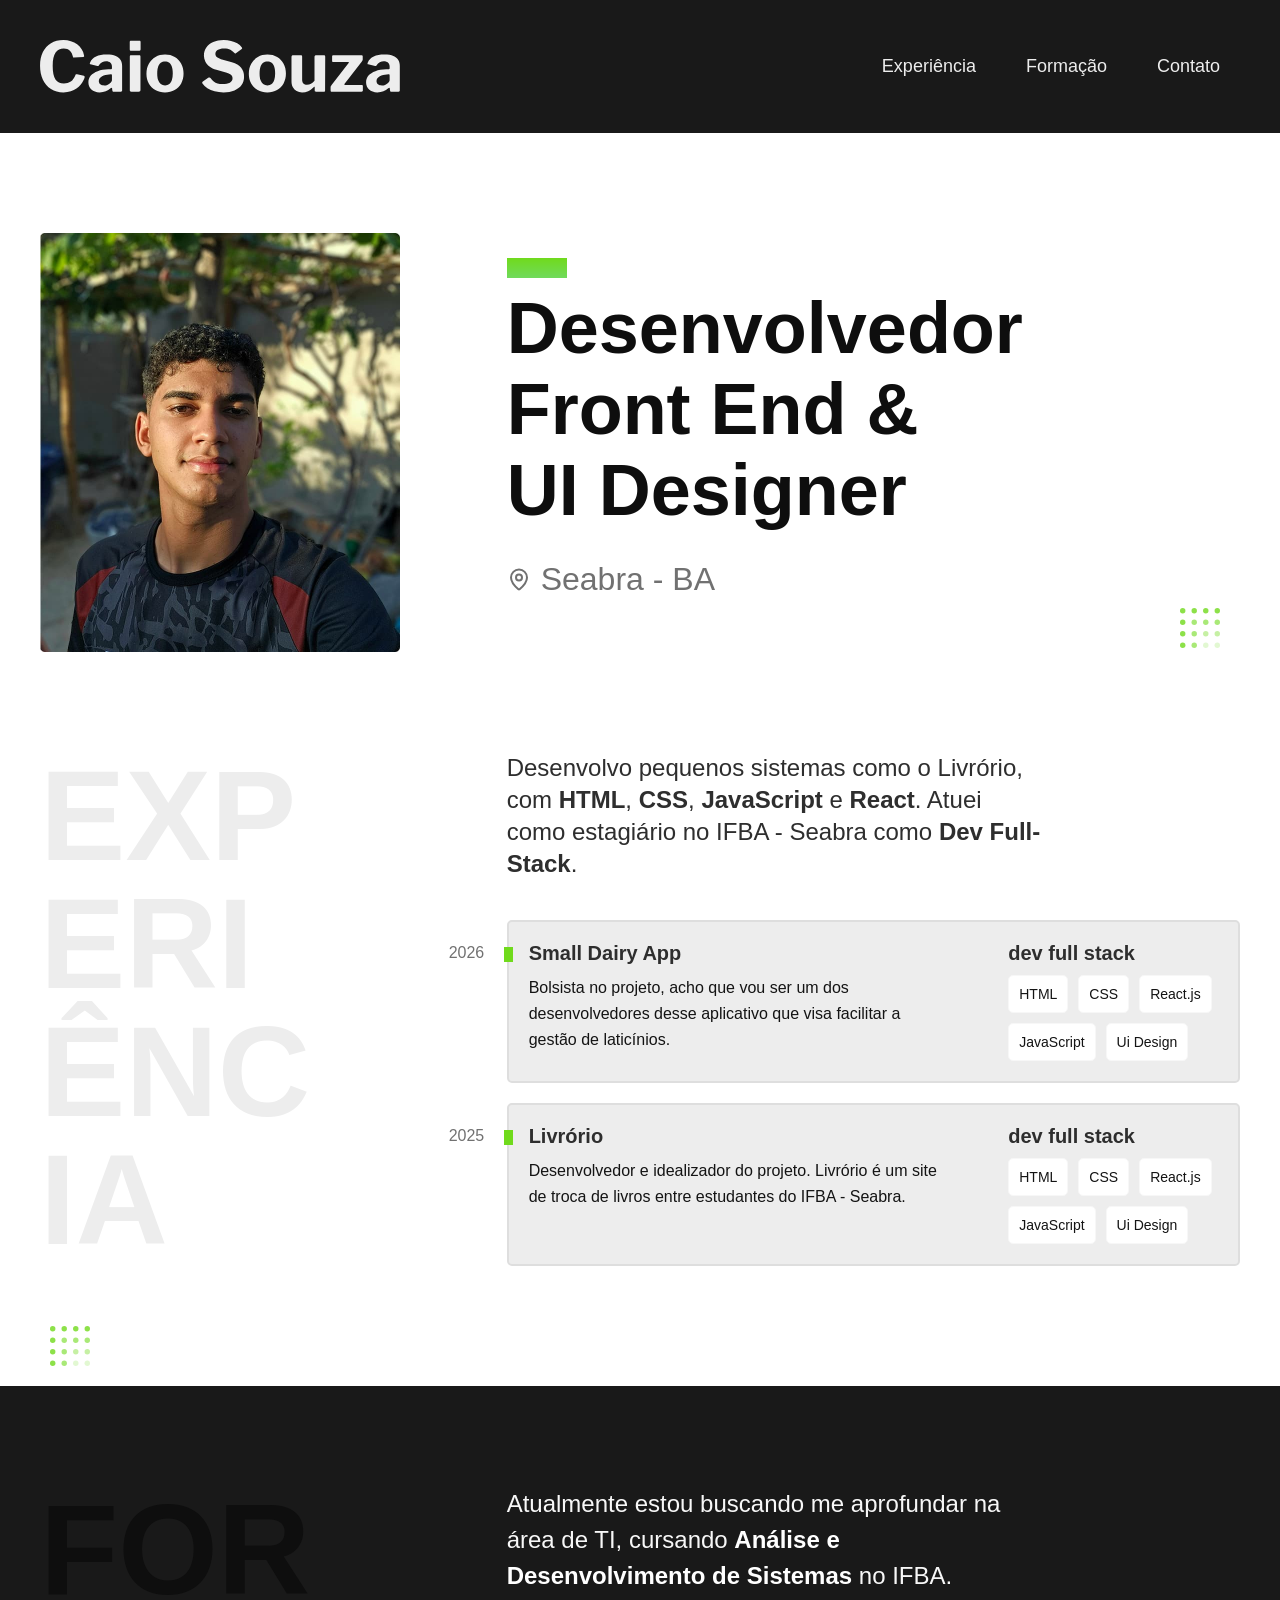
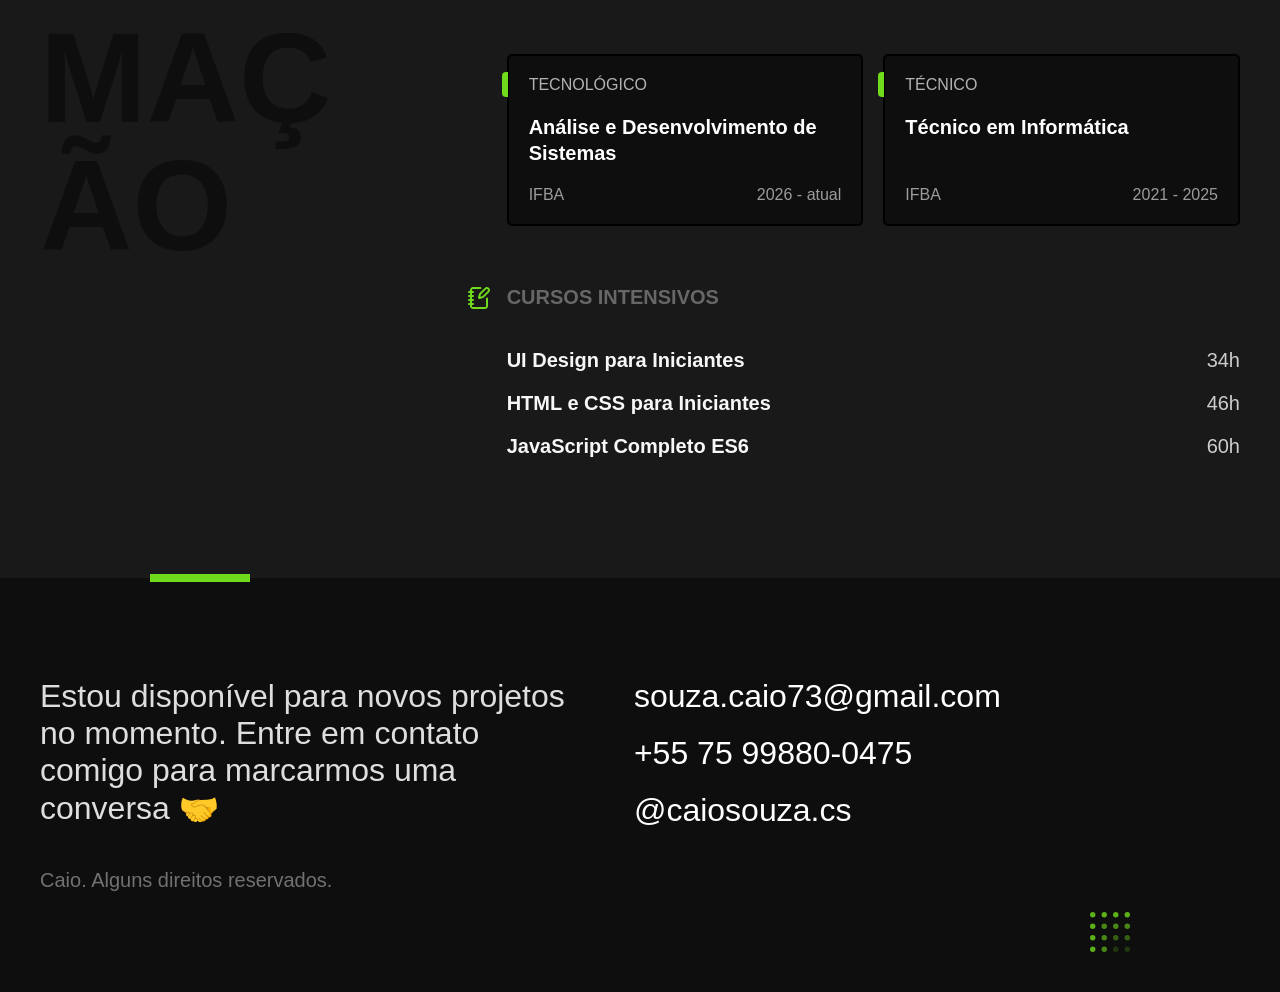
==== index.html @ f83bd3d3 "Commit inicial" ====
<!DOCTYPE html>
<html lang="en">

<head>
  <meta charset="UTF-8">
  <meta name="viewport" content="width=device-width, initial-scale=1.0">
  <meta name="description" content="Desenvolvedor Front End e UI Designer. Localizado em Seabra-BA">
  <title>Caio Souza - Desenvolvedor e Design</title>
  <link rel="stylesheet" href="./css/style.css">
</head>

<body>

  <header class="header">

    <div class="header-container">
      <img src="./img/Caio Souza.svg" alt="Caio Souza" width="360" height="419">
      <nav>
        <ul class="header-menu">
          <li><a href="#experiencia">Experiência</a></li>
          <li><a href="#formacao">Formação</a></li>
          <li><a href="#contato">Contato</a></li>
        </ul>
      </nav>
    </div>
  </header>

  <main class="introducao">
    <img src="./img/fotoPerfil.jpg" alt="foto Caio Souza" class="foto">
    <div>
      <h1>Desenvolvedor <br> Front End & <br>UI Designer </h1>
      <div class="localizacao">
        <img class="localizacao-icon" src="./img/Localização.svg" alt="icone-localizacao">
        <p>Seabra - BA</p>
      </div>
    </div>
  </main>

  <section aria-label="Experiência" id="experiencia" class="experiencia">
    <h2 class="subtitulo">Experiência</h2>
    <div>

      <p class="experiencia-texto">Desenvolvo pequenos sistemas como o Livrório, com
        <b>HTML</b>, <b>CSS</b>, <b>JavaScript</b> e <b>React</b>. Atuei como estagiário no
        IFBA - Seabra como <b>Dev Full-Stack</b>.
      </p>

      <div class="empresa">
        <span class="empresa-ano">2026</span>
        <div>
          <h3 class="empresa-titulo">Small Dairy App</h3>
          <p class="empresa-texto">Bolsista no projeto, acho que vou ser um dos desenvolvedores desse aplicativo que visa facilitar a gestão de laticínios.</p>
        </div>
        <div>
          <span class="empresa-titulo">dev full stack</span>
          <ul class="empresa-habilidades">
            <li>HTML</li>
            <li>CSS</li>
            <li>React.js</li>
            <li>JavaScript</li>
            <li>Ui Design</li>
          </ul>
        </div>
      </div>

      <div class="empresa">
        <span class="empresa-ano">2025</span>
        <div>
          <h3 class="empresa-titulo">Livrório</h3>
          <p class="empresa-texto">Desenvolvedor e idealizador do projeto. Livrório é um site de troca de livros entre estudantes do IFBA - Seabra.</p>
        </div>

        <div>
          <span class="empresa-titulo">dev full stack</span>
          <ul class="empresa-habilidades">
            <li>HTML</li>
            <li>CSS</li>
            <li>React.js</li>
            <li>JavaScript</li>
            <li>Ui Design</li>
          </ul>
        </div>
      </div>

    </div>
  </section>

  <section aria-label="Formação" id="formacao" class="formacao-container">

    <div class="formacao">
      <h3 class="subtitulo">formação</h3>
      <div class="formacao-conteudo">
        <p class="formacao-texto">Atualmente estou buscando me aprofundar na área de TI, cursando <strong>Análise e Desenvolvimento de Sistemas </strong> no IFBA.</p>

        <div class="curso">

          <!-- Aqui eu vou colocar os cards com os cursos que fiz -->

          <div class="curso-card">
            <span class="curso-subtitulo">Tecnológico</span>
            <h3 class="curso-titulo">Análise e Desenvolvimento de Sistemas</h3>
            <div class="curso-fim">
              <p class="curso-instituicao">ifba</p>
              <p class="curso-ano">2026 - atual</p>
            </div>
          </div>

          <div class="curso-card">
            <span class="curso-subtitulo">Técnico</span>
            <h3 class="curso-titulo">Técnico em Informática</h3>
            <div class="curso-fim">
              <p class="curso-instituicao">ifba</p>
              <p class="curso-ano">2021 - 2025</p>
            </div>
          </div>

        </div>

        <div class="intensivo">
          <h3 class="intensivo-titulo">Cursos Intensivos</h3>
          <ul class="intensivo-grupo">
            <li class="intensivo-item">
              <p>UI Design para Iniciantes<span>34h</span></p>
            </li>
            <li class="intensivo-item">
              <p>HTML e CSS para Iniciantes<span>46h</span></p>
            </li>
            <li class="intensivo-item">
              <p>JavaScript Completo ES6<span>60h</span></p>
            </li>
          </ul>
        </div>

      </div>
    </div>
  </section>

  <footer class="contato-container" id="contato">
    <div class="contato">

      <div class="contato-conteudo">
        <p class="contato-texto">
          Estou disponível para novos projetos no momento. Entre em contato comigo para marcarmos uma conversa 🤝
        </p>


        <ul class="contato-lista">
          <li>souza.caio73@gmail.com</li>
          <li>+55 75 99880-0475</li>
          <li>@caiosouza.cs</li>
        </ul>

      </div>
      <p class="direitos">Caio. Alguns direitos reservados.</p>
    </div>

  </footer>


</body>

</html>
---- css/style.css ----
@import './global.css';
@import './header.css';
@import './introducao.css';
@import './experiencia.css';
@import './formacao.css';
@import url('/css/contato.css');
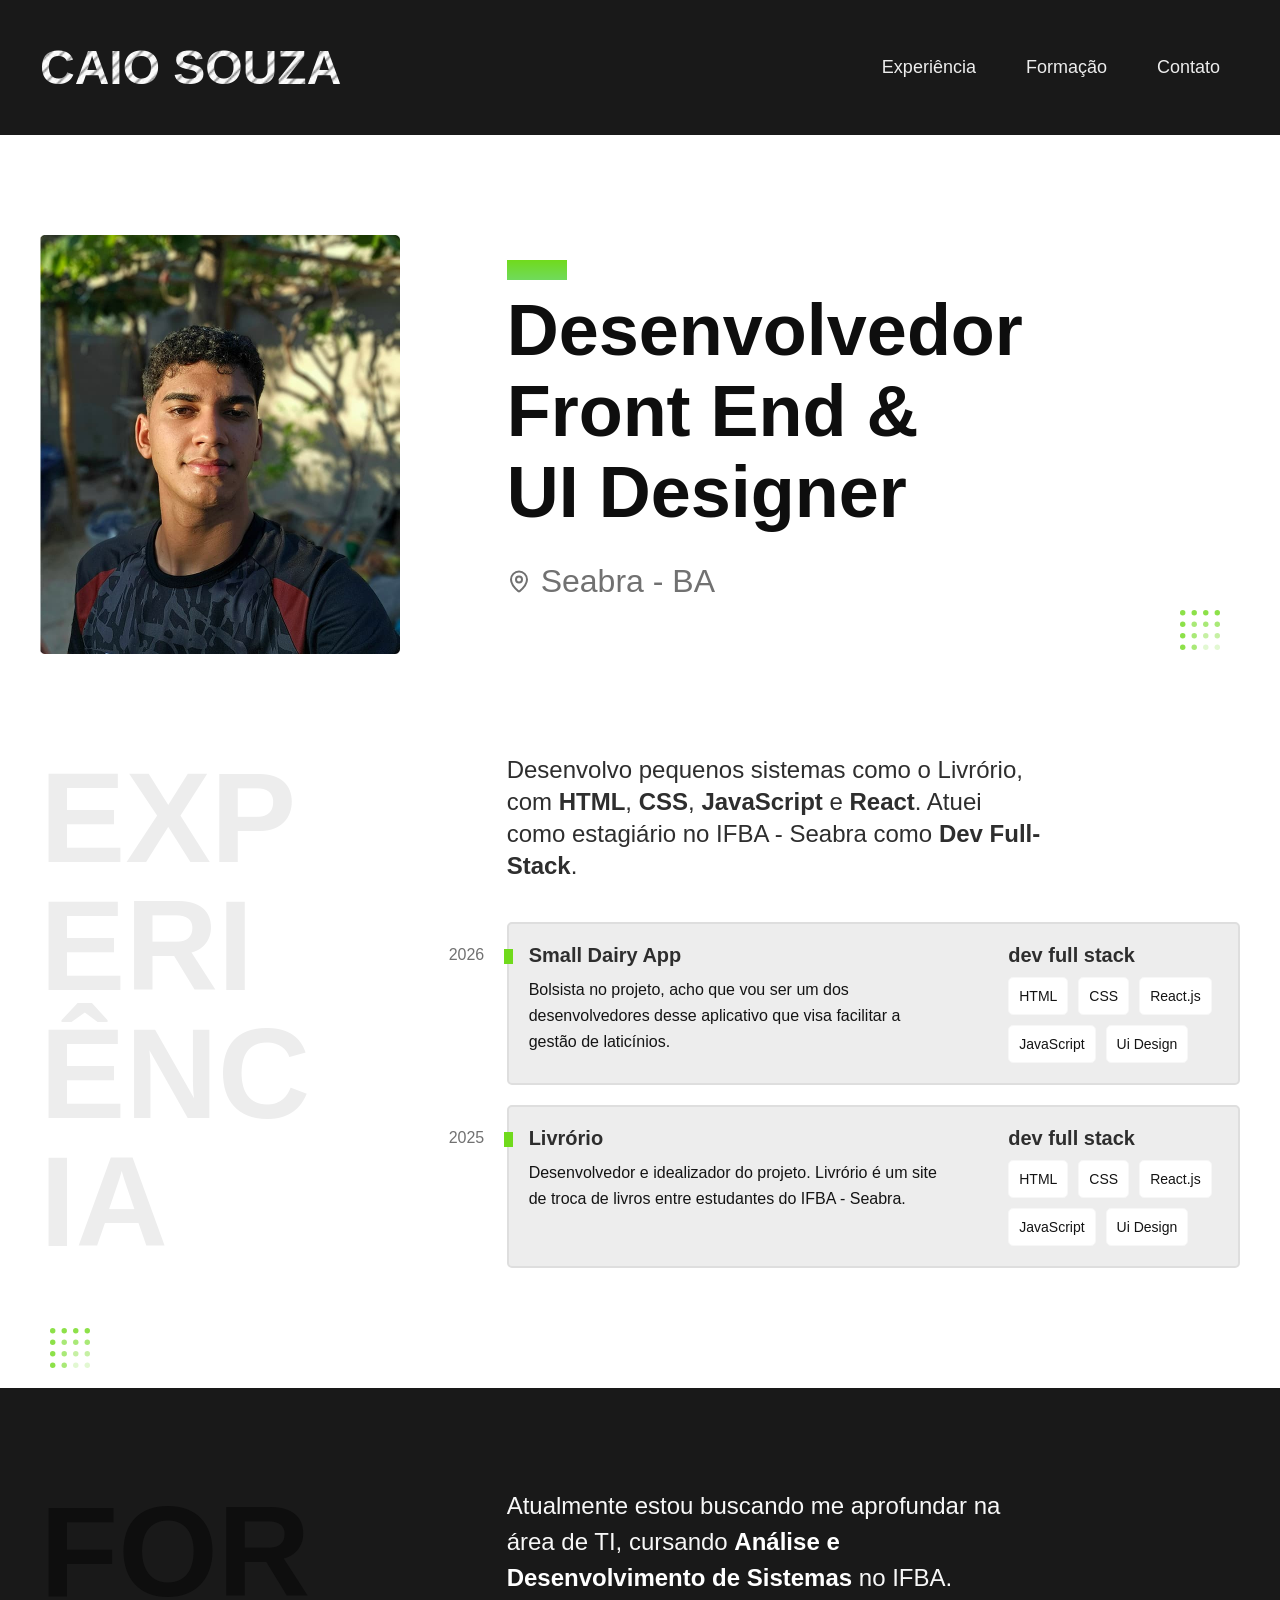
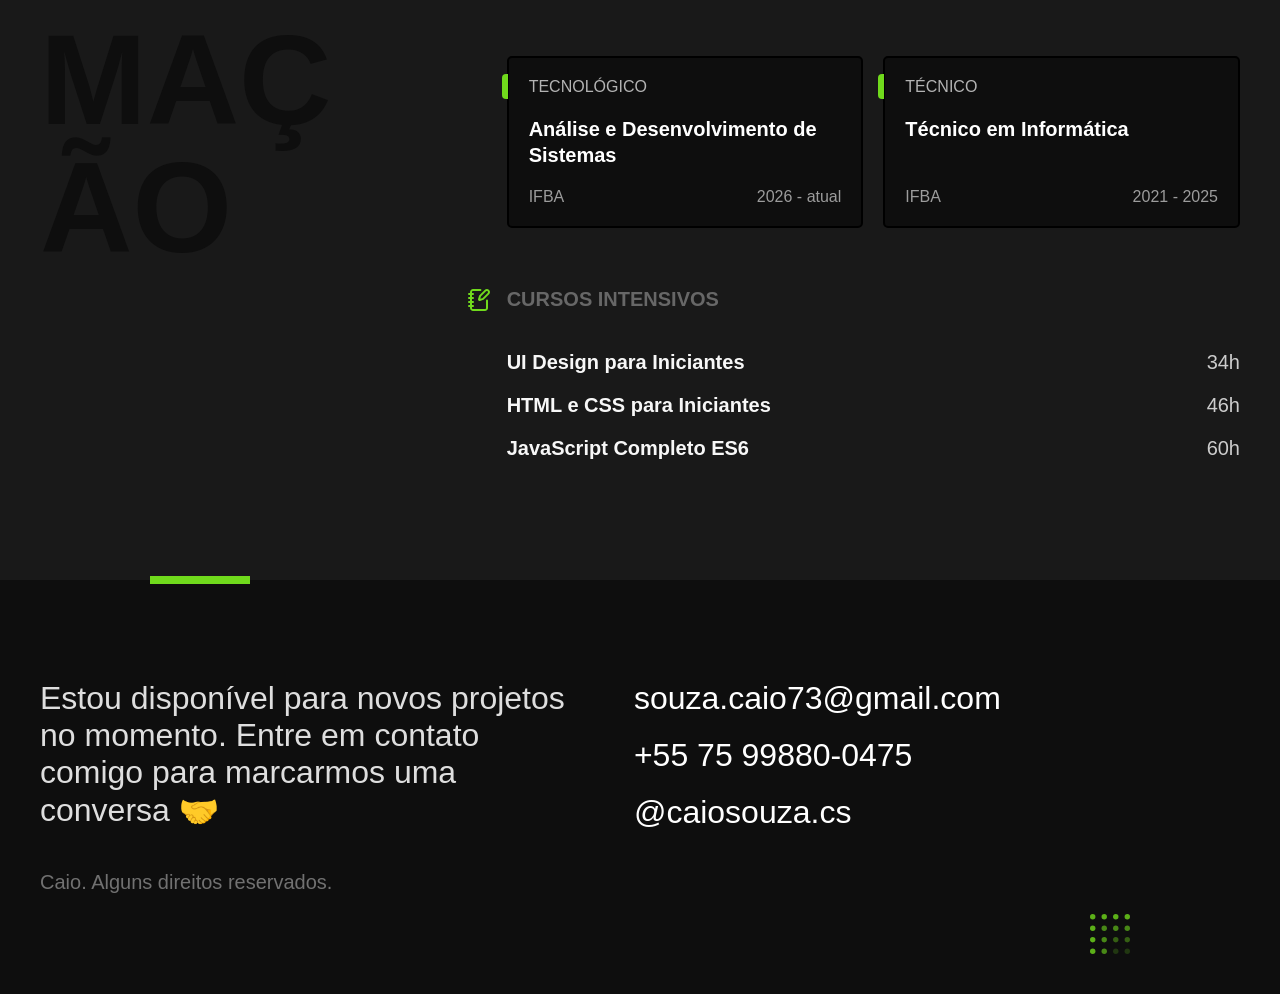
==== commit e5f05f71: "Alterei a logo para um texto com fundo em movimento" ====
--- a/index.html
+++ b/index.html
@@ -14,7 +14,8 @@
   <header class="header">
 
     <div class="header-container">
-      <img src="./img/Caio Souza.svg" alt="Caio Souza" width="360" height="419">
+      <!-- <img src="./img/Caio Souza.svg" alt="Caio Souza" width="360" height="419"> -->
+      <h1 class="logo">Caio Souza</h1>
       <nav>
         <ul class="header-menu">
           <li><a href="#experiencia">Experiência</a></li>
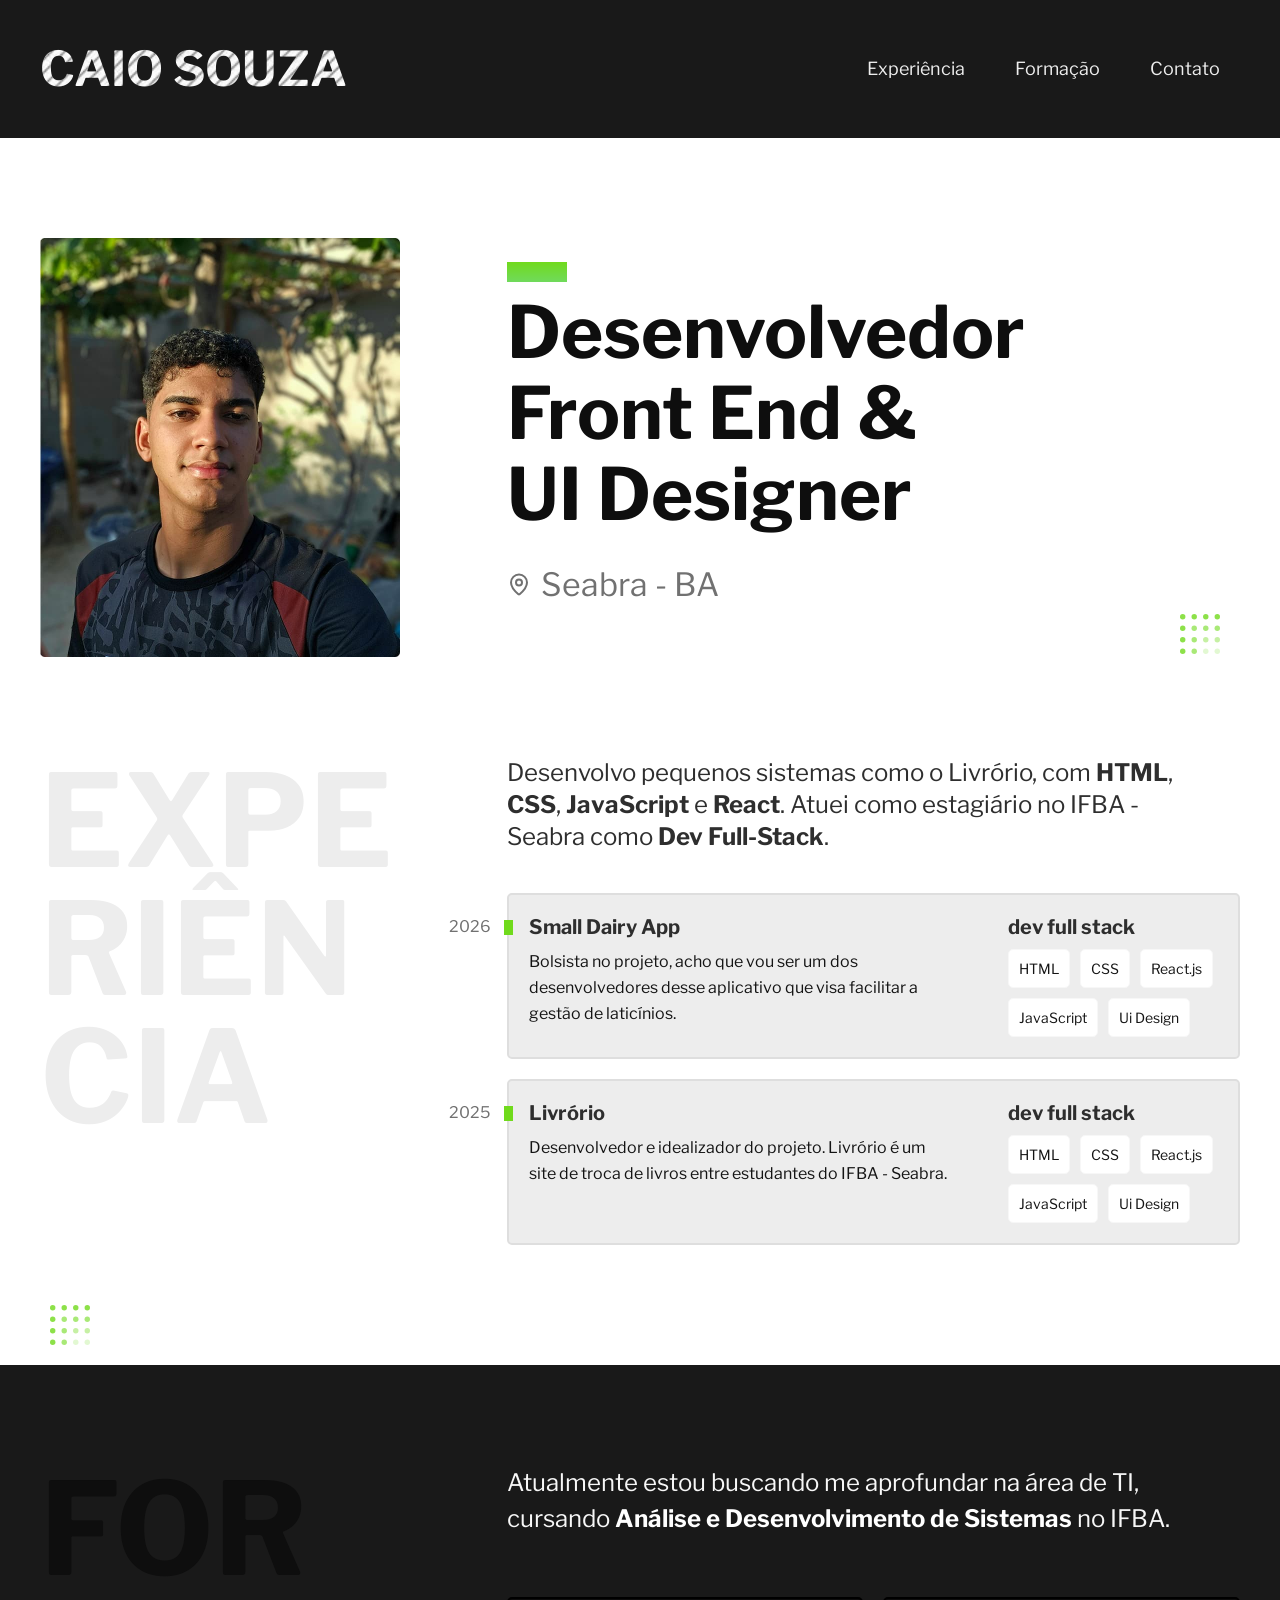
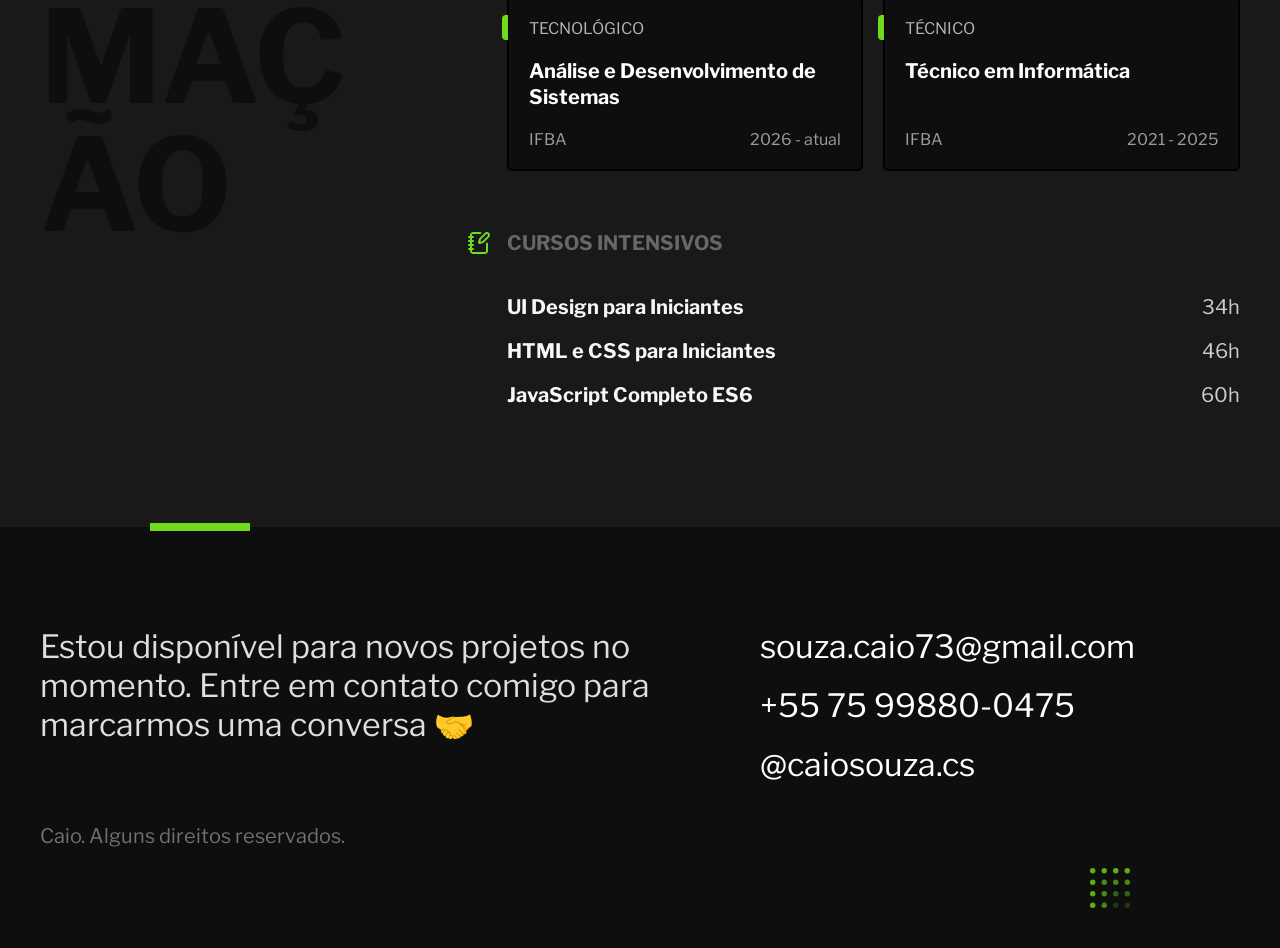
==== commit d3da101b: "Adicão do fivicon & importação de fontes" ====
--- a/index.html
+++ b/index.html
@@ -7,6 +7,11 @@
   <meta name="description" content="Desenvolvedor Front End e UI Designer. Localizado em Seabra-BA">
   <title>Caio Souza - Desenvolvedor e Design</title>
   <link rel="stylesheet" href="./css/style.css">
+  <link rel="shortcut icon" href="./fivicon.svg" type="image/x-icon">
+
+  <link rel="preconnect" href="https://fonts.googleapis.com">
+  <link rel="preconnect" href="https://fonts.gstatic.com" crossorigin>
+  <link href="https://fonts.googleapis.com/css2?family=IBM+Plex+Mono:wght@400;700&family=Libre+Franklin:ital,wght@0,100..900;1,100..900&family=Roboto:ital,wght@0,100..900;1,100..900&family=Space+Grotesk:wght@300..700&display=swap" rel="stylesheet">
 </head>
 
 <body>
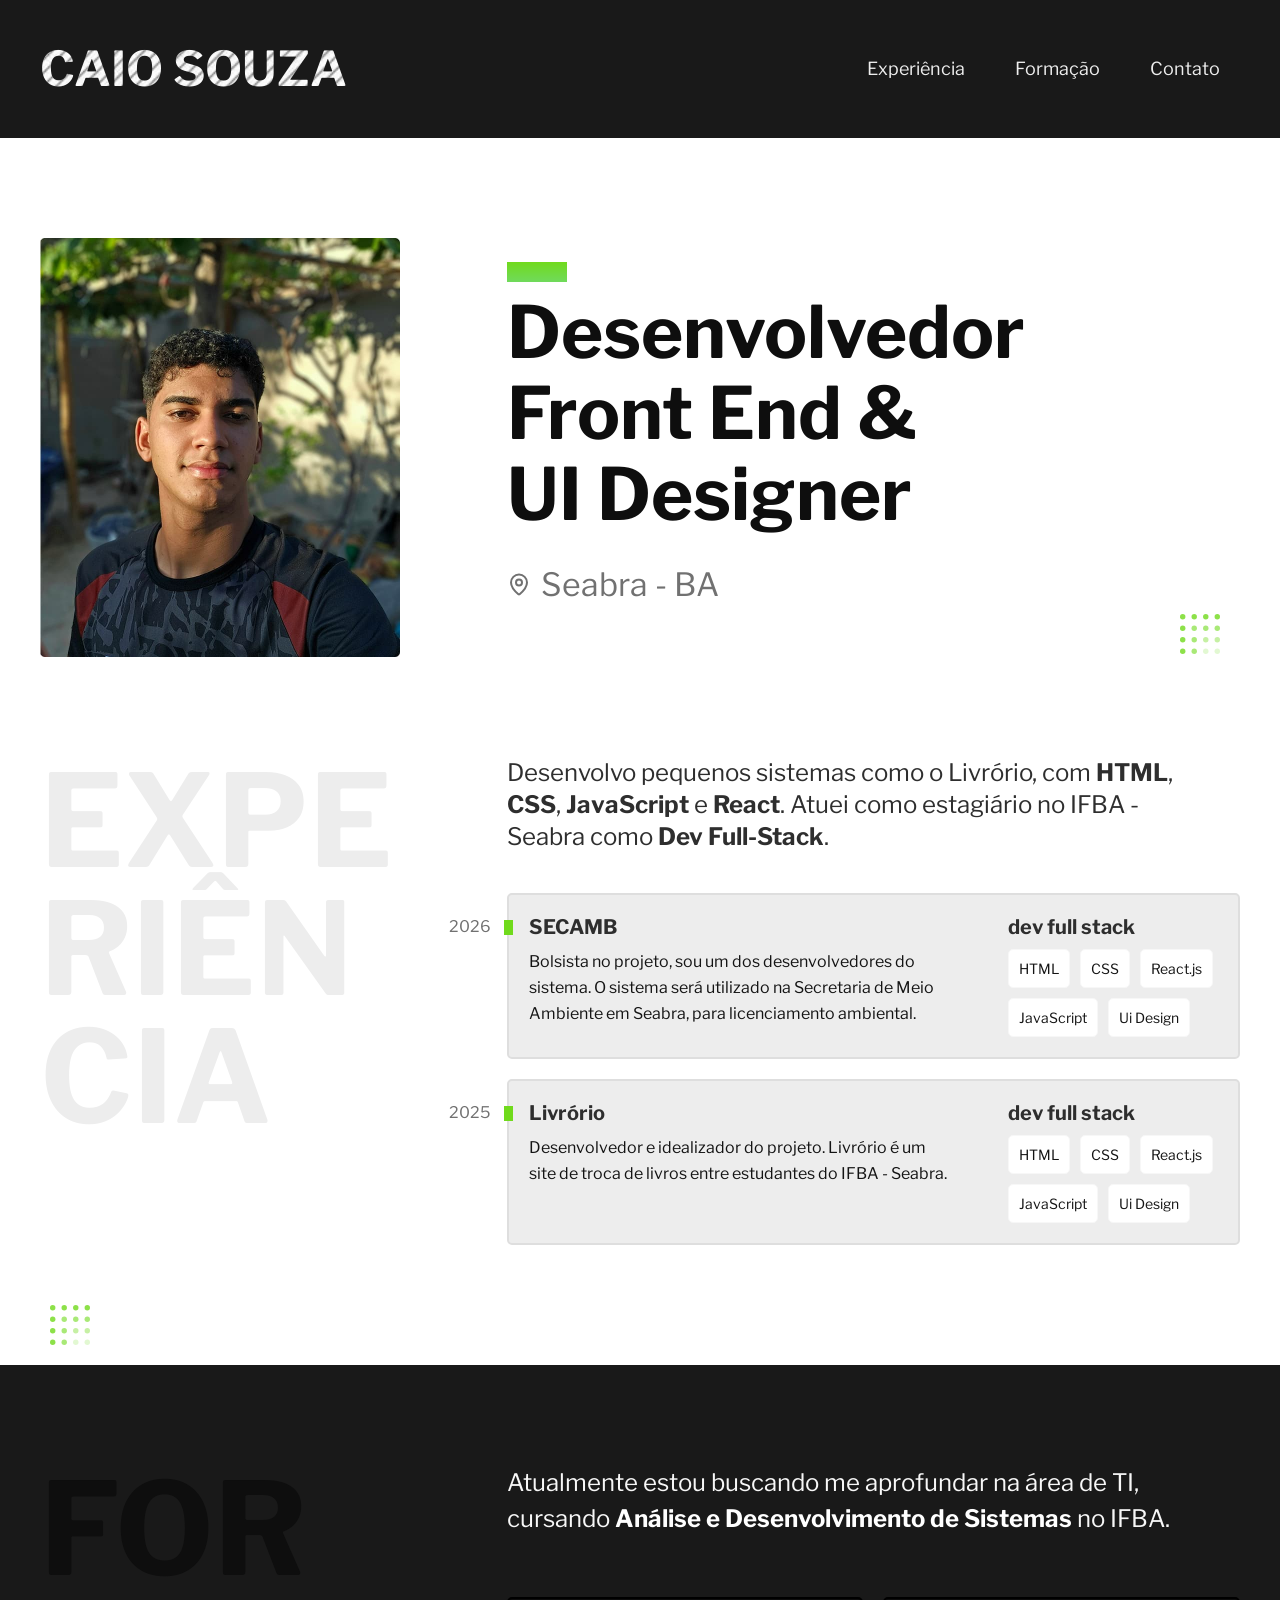
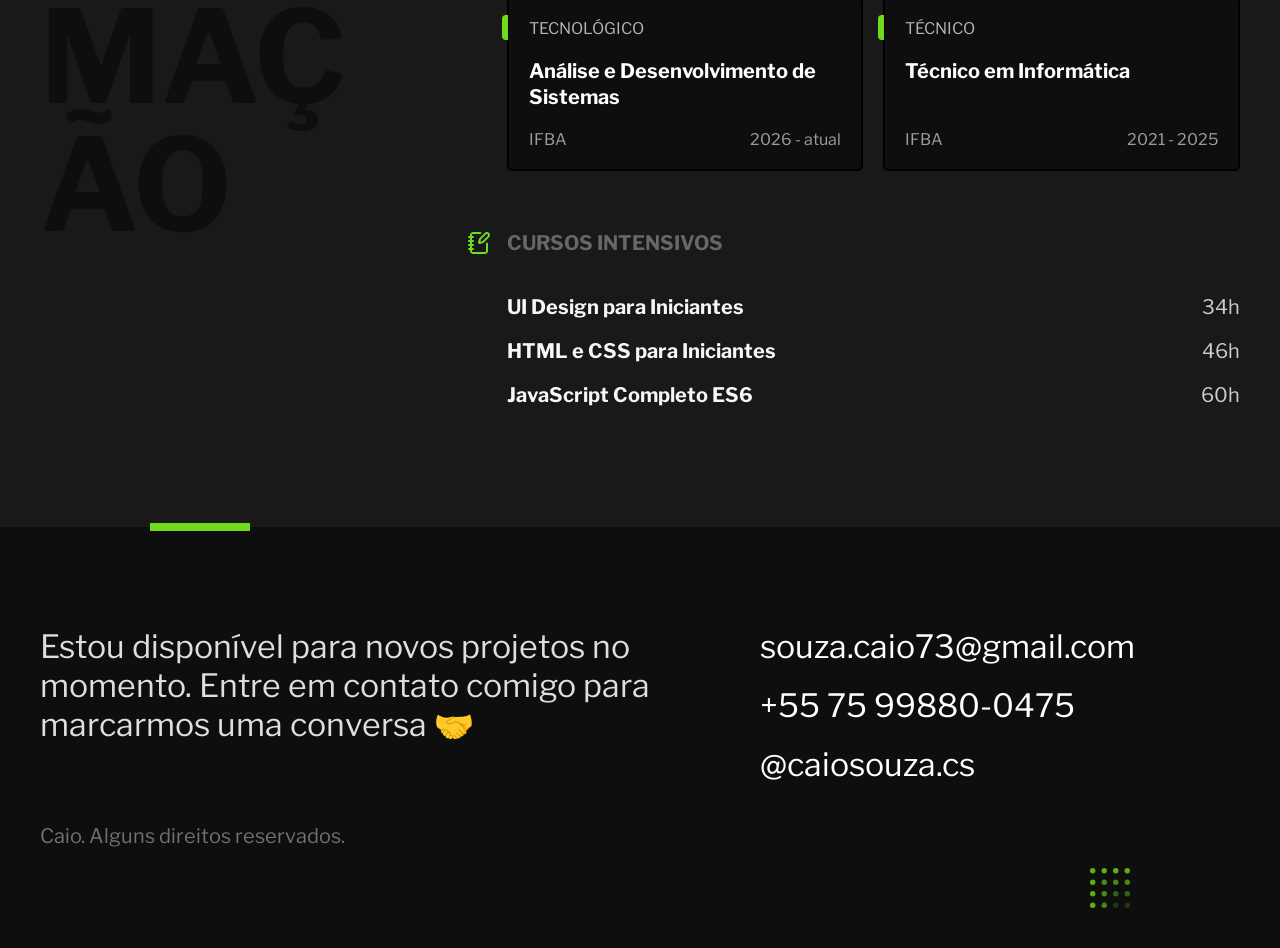
==== commit c16535de: "atlz exp" ====
--- a/index.html
+++ b/index.html
@@ -54,8 +54,8 @@
       <div class="empresa">
         <span class="empresa-ano">2026</span>
         <div>
-          <h3 class="empresa-titulo">Small Dairy App</h3>
-          <p class="empresa-texto">Bolsista no projeto, acho que vou ser um dos desenvolvedores desse aplicativo que visa facilitar a gestão de laticínios.</p>
+          <h3 class="empresa-titulo">SECAMB</h3>
+          <p class="empresa-texto">Bolsista no projeto, sou um dos desenvolvedores do sistema. O sistema será utilizado na Secretaria de Meio Ambiente em Seabra, para licenciamento ambiental.</p>
         </div>
         <div>
           <span class="empresa-titulo">dev full stack</span>
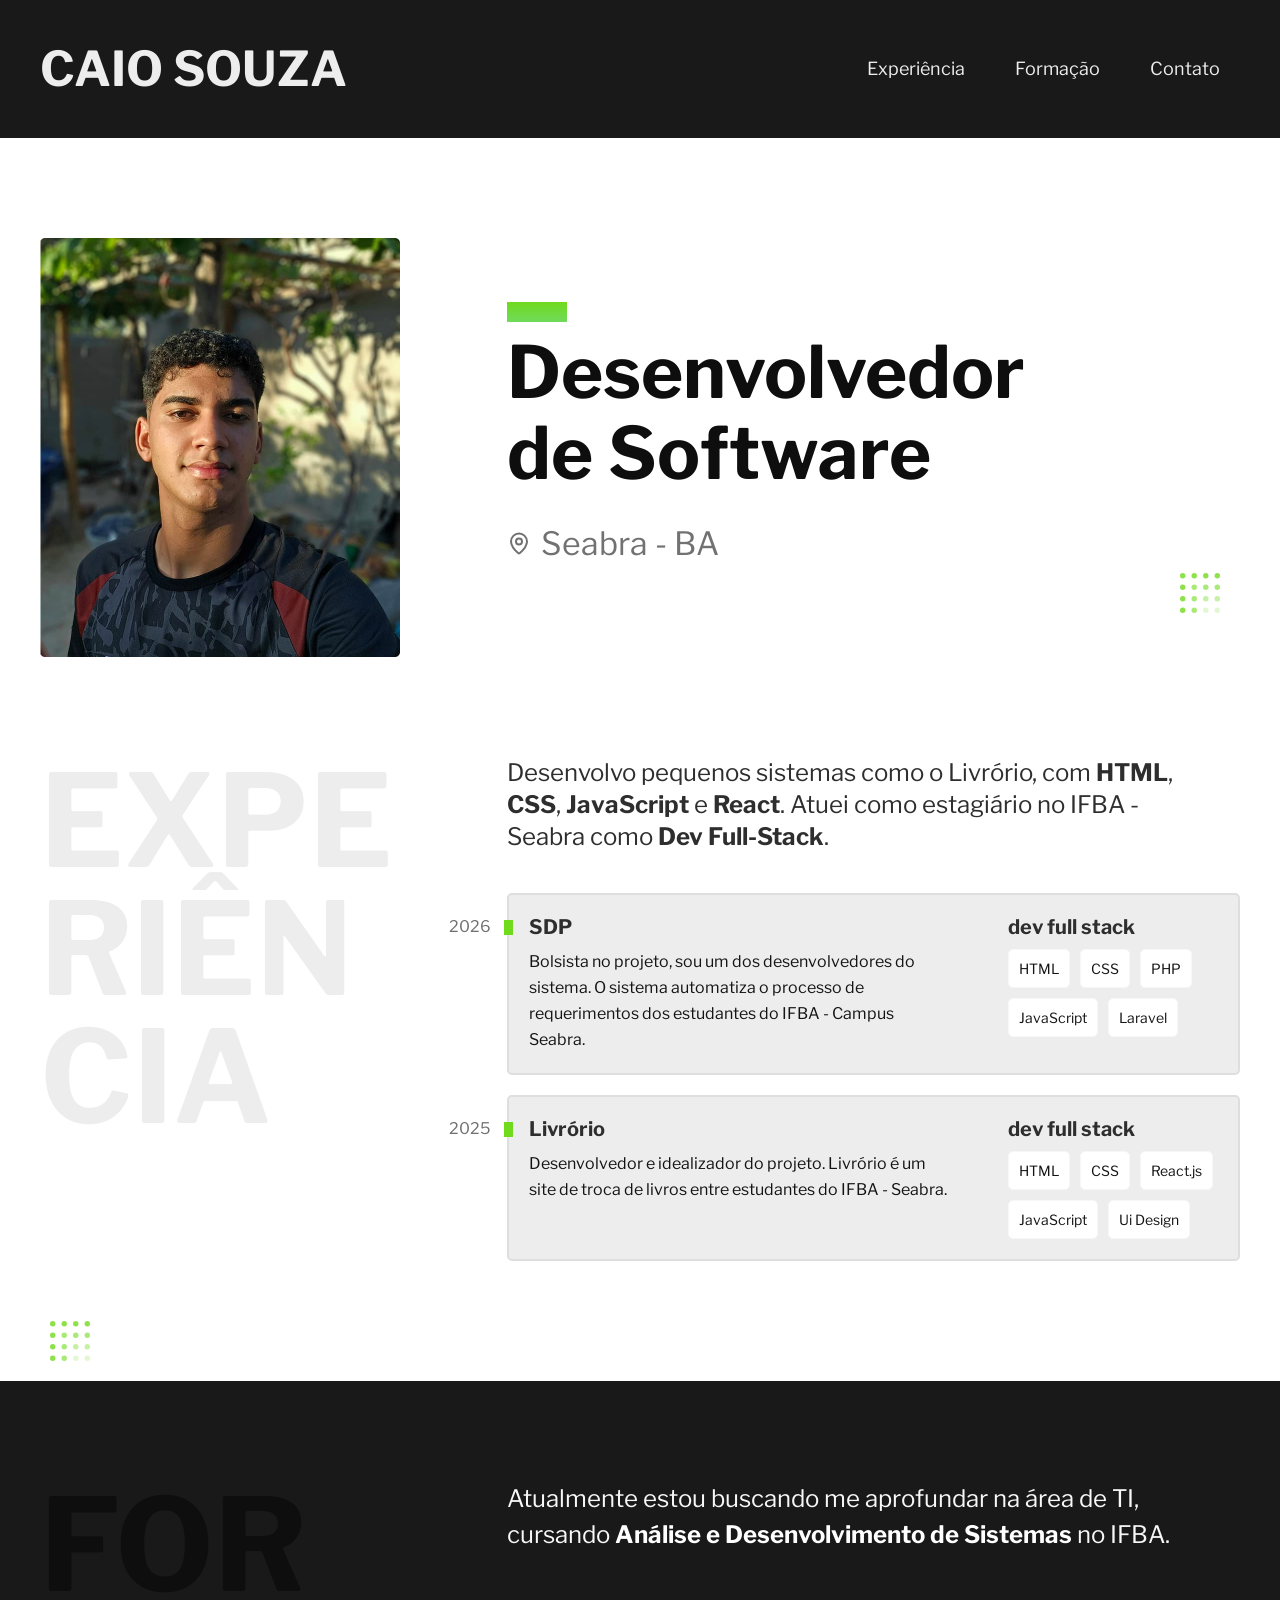
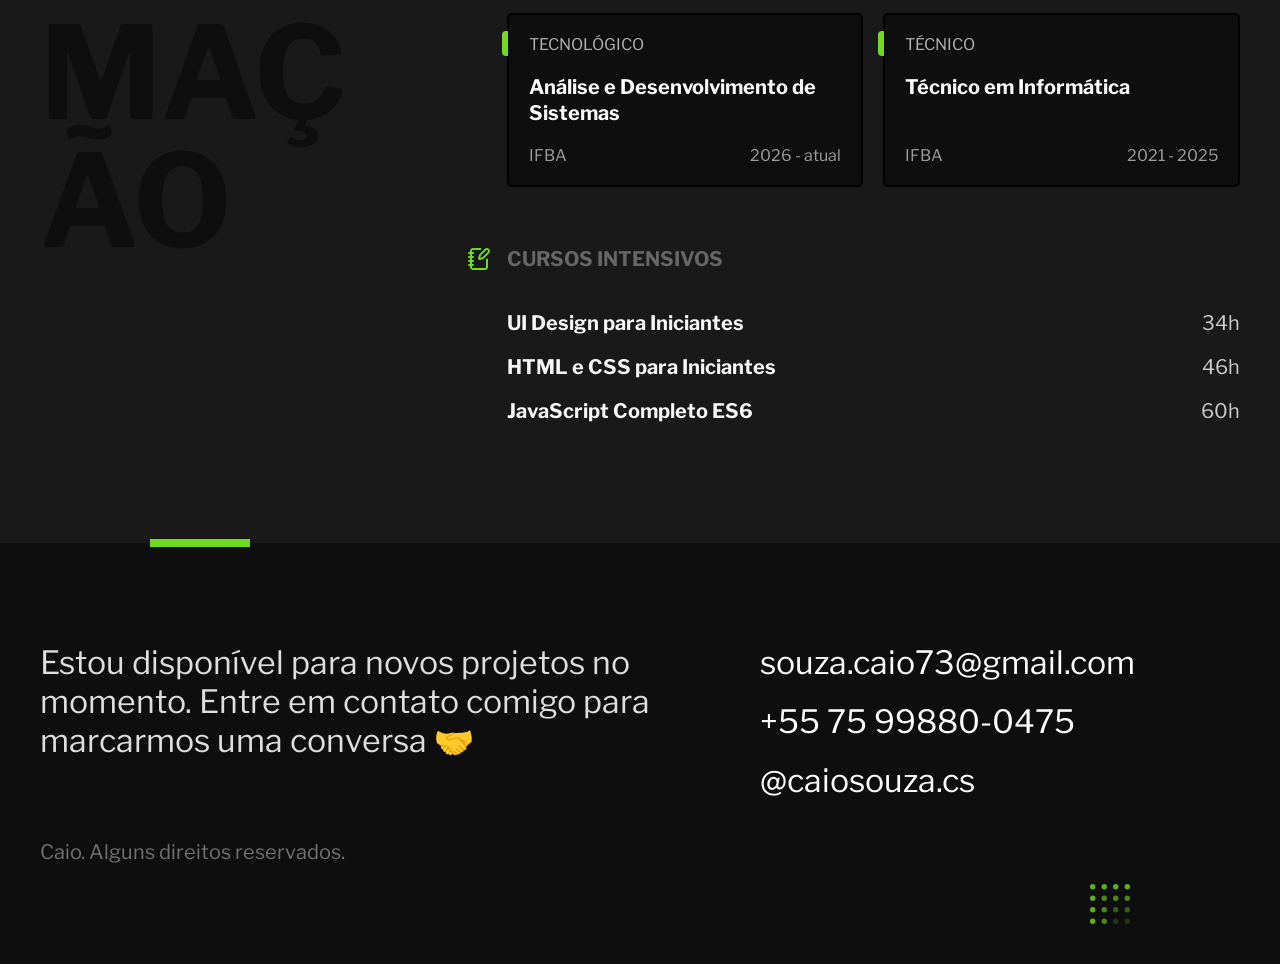
==== commit e74b9641: "Atualiza título e descrição do portfólio; modifica informações sobre experiência e habilidades" ====
--- a/index.html
+++ b/index.html
@@ -5,7 +5,7 @@
   <meta charset="UTF-8">
   <meta name="viewport" content="width=device-width, initial-scale=1.0">
   <meta name="description" content="Desenvolvedor Front End e UI Designer. Localizado em Seabra-BA">
-  <title>Caio Souza - Desenvolvedor e Design</title>
+  <title>Caio Souza - Desenvolvedor de Software</title>
   <link rel="stylesheet" href="./css/style.css">
   <link rel="shortcut icon" href="./fivicon.svg" type="image/x-icon">
 
@@ -34,7 +34,7 @@
   <main class="introducao">
     <img src="./img/fotoPerfil.jpg" alt="foto Caio Souza" class="foto">
     <div>
-      <h1>Desenvolvedor <br> Front End & <br>UI Designer </h1>
+      <h1>Desenvolvedor <br>de Software</h1>
       <div class="localizacao">
         <img class="localizacao-icon" src="./img/Localização.svg" alt="icone-localizacao">
         <p>Seabra - BA</p>
@@ -54,17 +54,17 @@
       <div class="empresa">
         <span class="empresa-ano">2026</span>
         <div>
-          <h3 class="empresa-titulo">SECAMB</h3>
-          <p class="empresa-texto">Bolsista no projeto, sou um dos desenvolvedores do sistema. O sistema será utilizado na Secretaria de Meio Ambiente em Seabra, para licenciamento ambiental.</p>
+          <h3 class="empresa-titulo">SDP</h3>
+          <p class="empresa-texto">Bolsista no projeto, sou um dos desenvolvedores do sistema. O sistema automatiza o processo de requerimentos dos estudantes do IFBA - Campus Seabra.</p>
         </div>
         <div>
           <span class="empresa-titulo">dev full stack</span>
           <ul class="empresa-habilidades">
             <li>HTML</li>
             <li>CSS</li>
-            <li>React.js</li>
+            <li>PHP</li>
             <li>JavaScript</li>
-            <li>Ui Design</li>
+            <li>Laravel</li>
           </ul>
         </div>
       </div>
